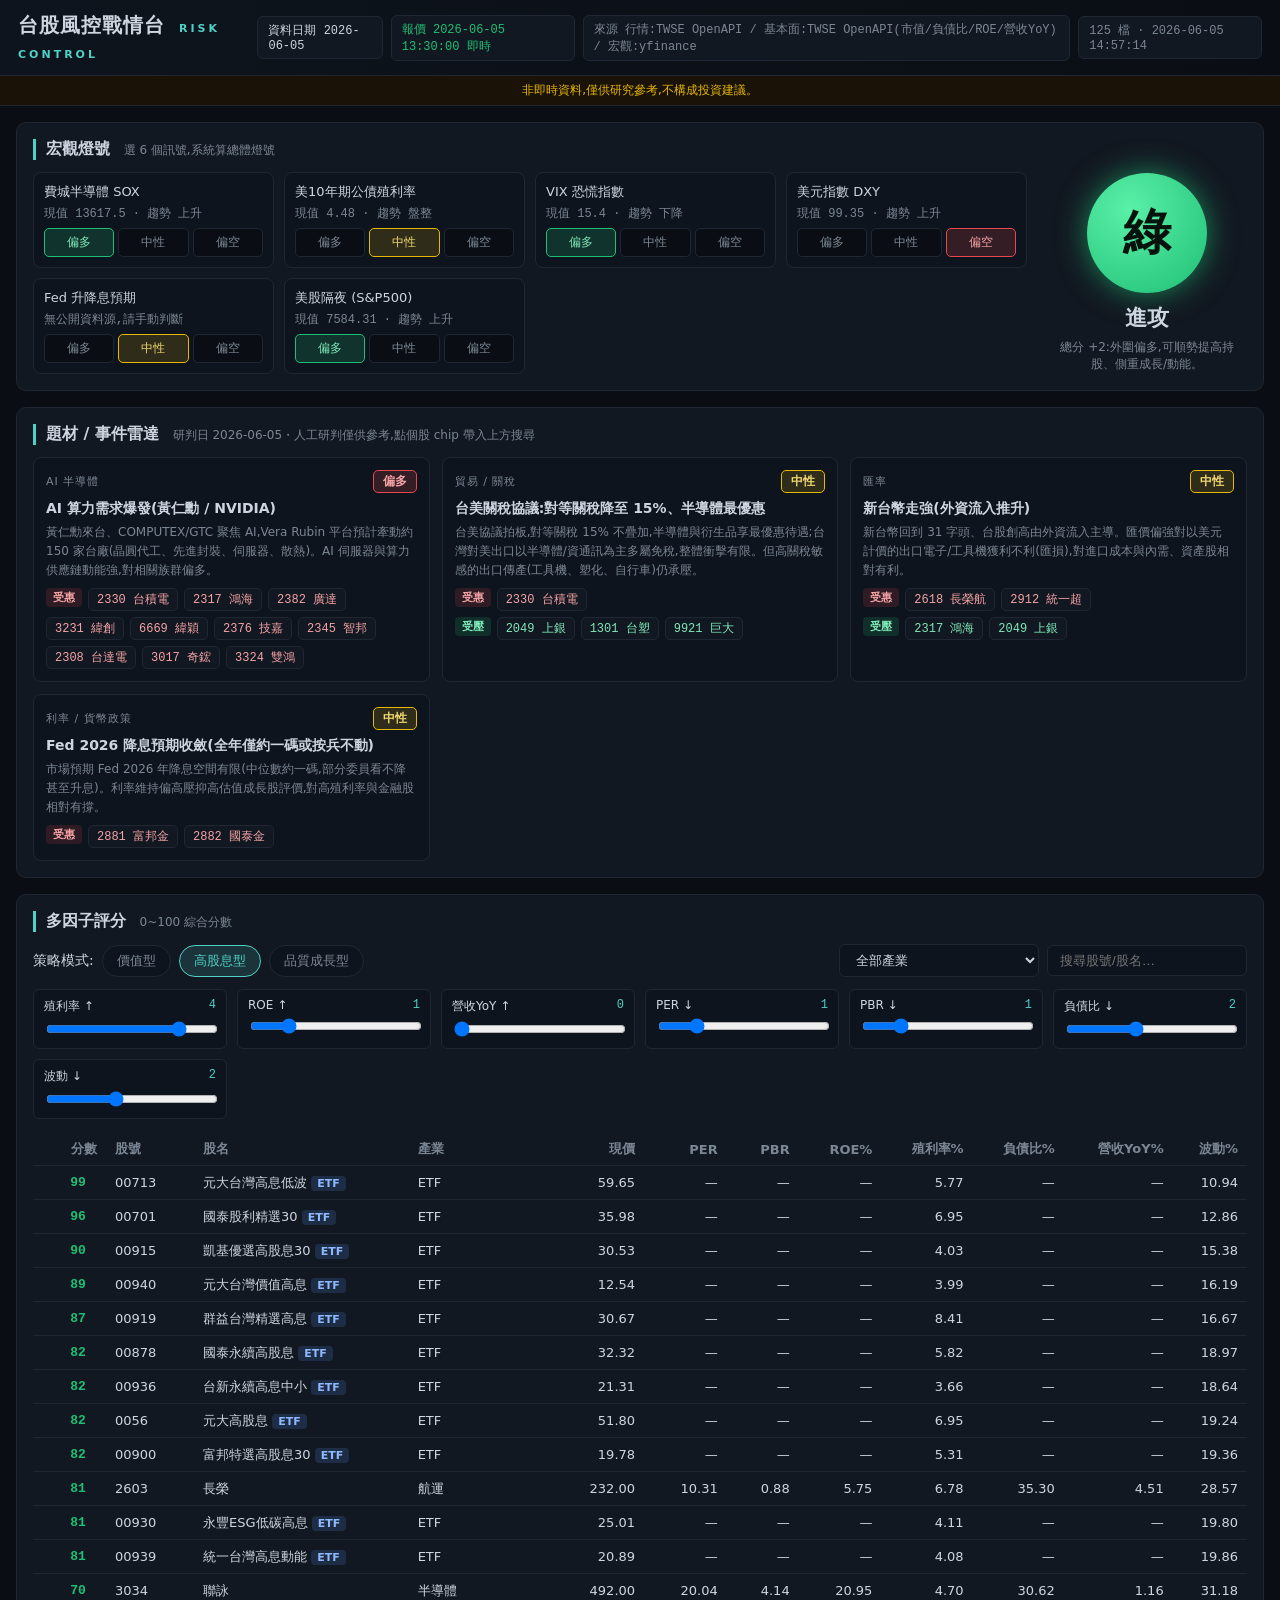
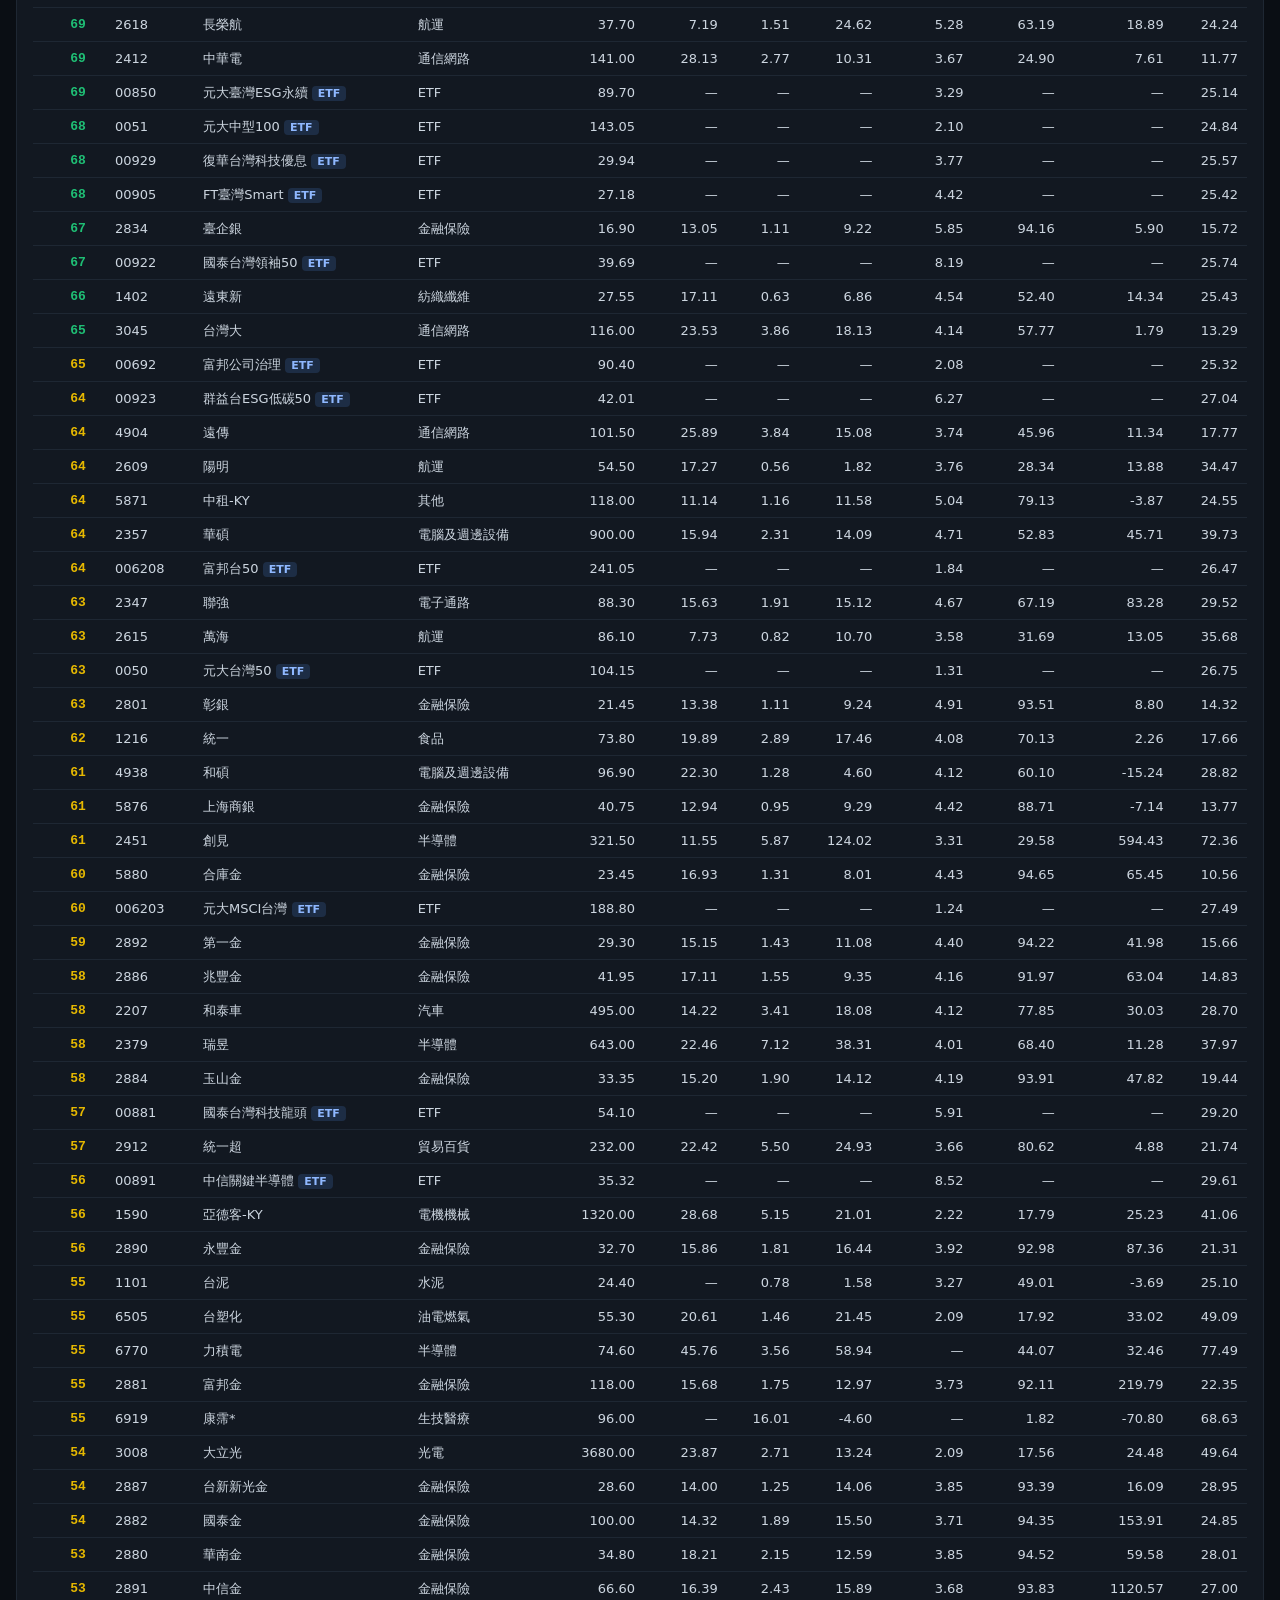
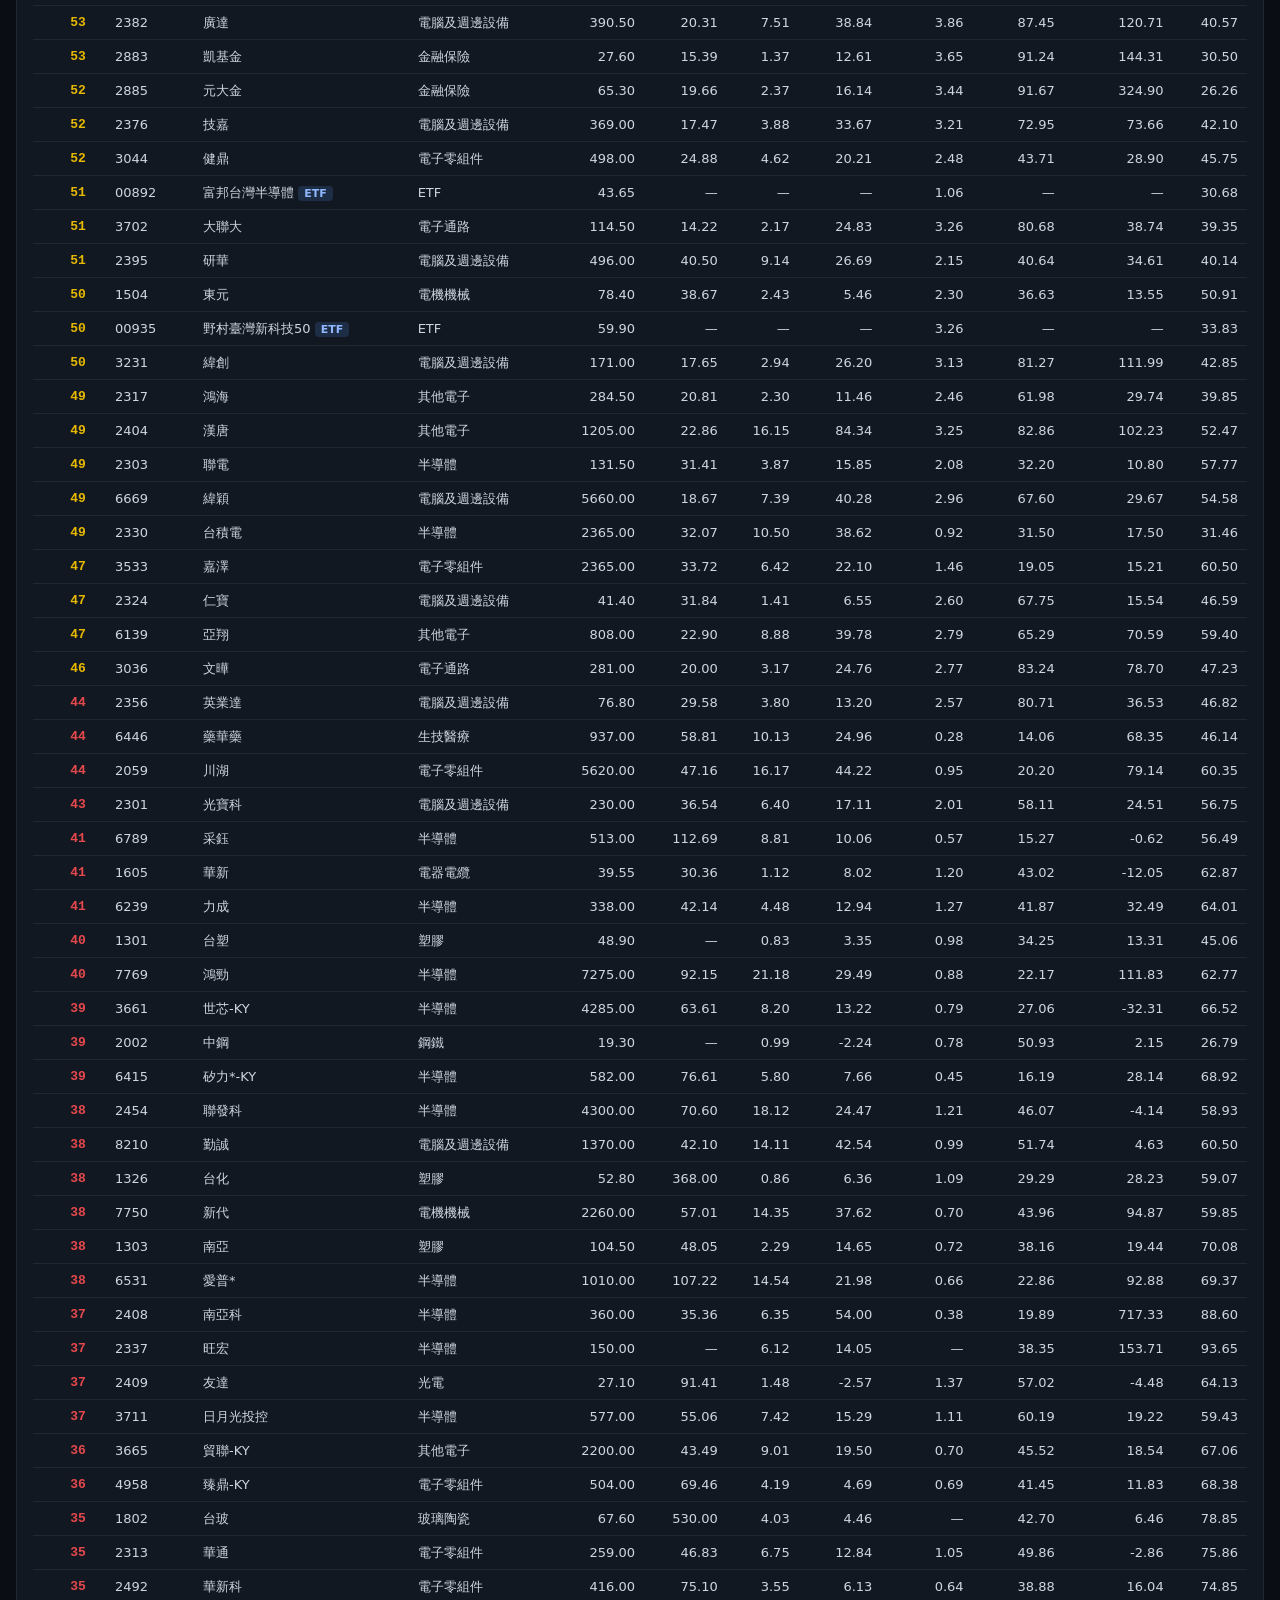
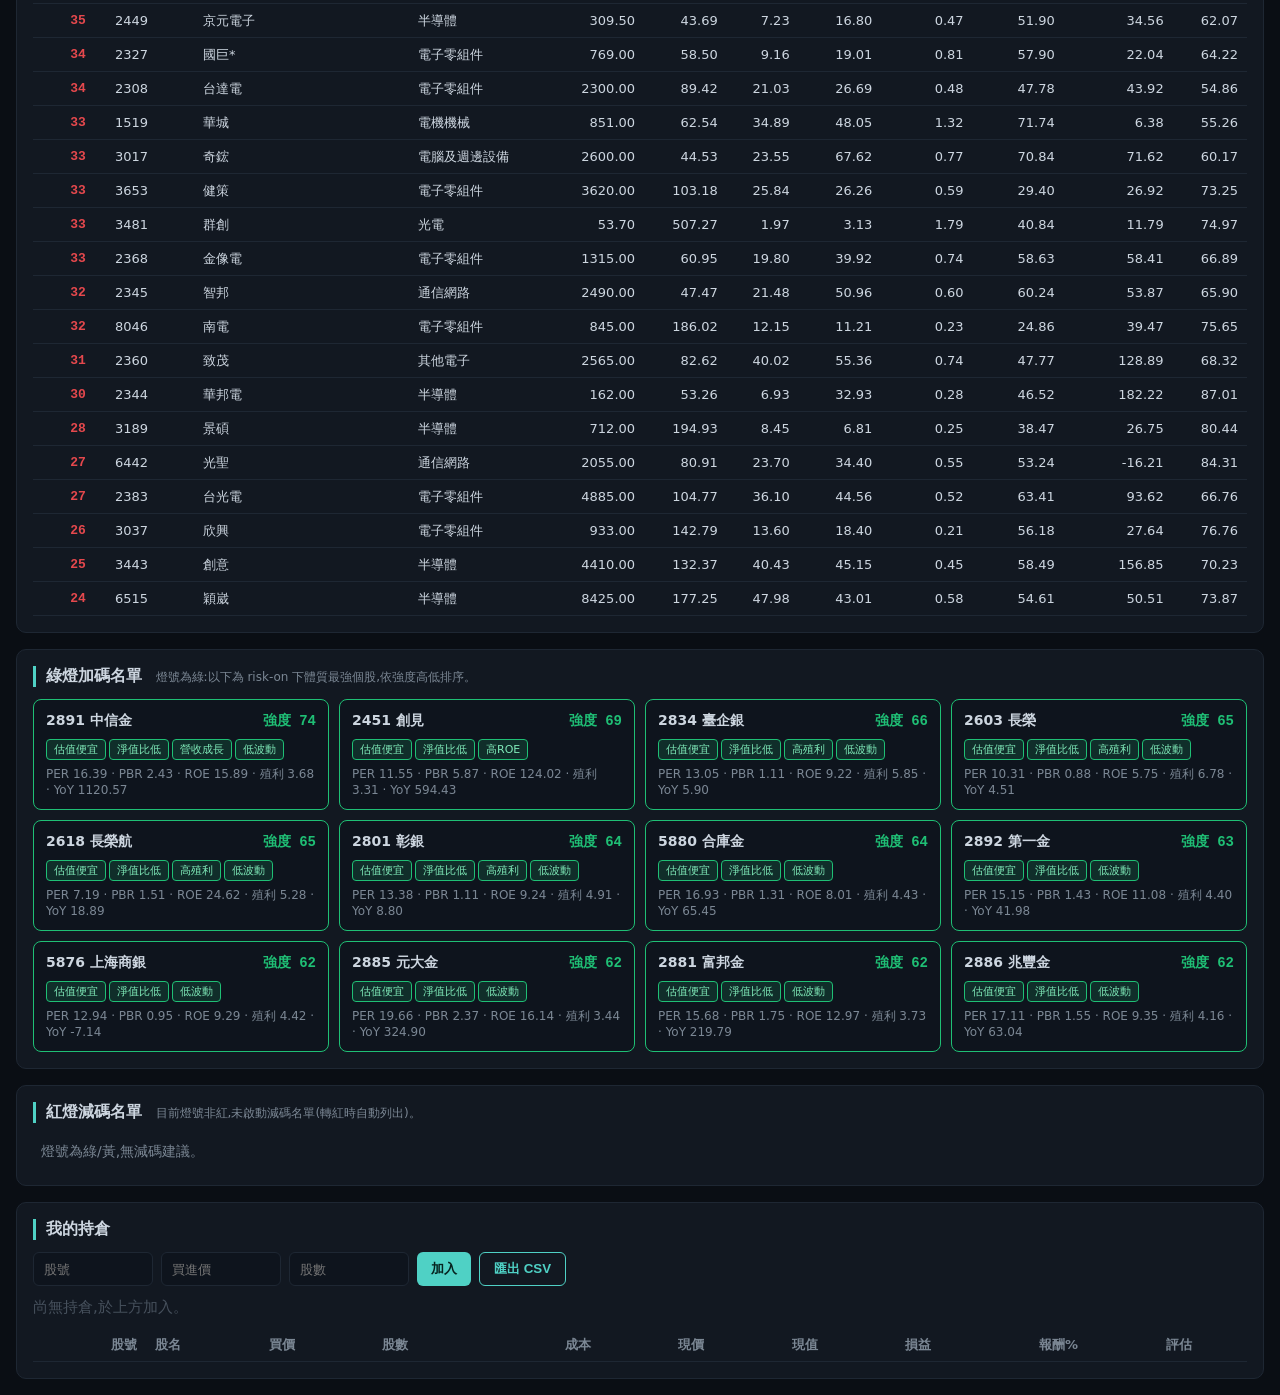
==== stock/index.html @ 42413b8f "Add 台股風控戰情台 static build under /stock for GitHub Pages 手機可獨立開啟(ki-attic.github.io/police-exam/stock/" ====
<!DOCTYPE html>
<html lang="zh-Hant">
<head>
<meta charset="UTF-8">
<meta name="viewport" content="width=device-width, initial-scale=1.0">
<title>台股風控戰情台</title>
<link rel="stylesheet" href="static/style.css">
</head>
<body>
<header class="topbar">
  <div class="brand">台股風控戰情台 <span class="sub">RISK CONTROL</span></div>
  <div class="meta">
    <span id="dataDate" class="badge">資料日期 —</span>
    <span id="priceAsof" class="badge dim">報價 —</span>
    <span id="dataSource" class="badge dim">來源 —</span>
    <span id="liveState" class="badge dim"></span>
    <button id="btnRefresh" class="btn">重新抓取</button>
  </div>
</header>

<div class="notice">非即時資料,僅供研究參考,不構成投資建議。</div>

<!-- 宏觀燈號 -->
<section class="panel">
  <h2>宏觀燈號 <small>選 6 個訊號,系統算總體燈號</small></h2>
  <div class="macro-wrap">
    <div id="macroSignals" class="macro-signals"></div>
    <div class="macro-light-box">
      <div id="macroLight" class="light light-yellow">黃</div>
      <div id="macroLabel" class="light-label">中性</div>
      <div id="macroRead" class="light-read"></div>
    </div>
  </div>
</section>

<!-- 題材 / 事件雷達 -->
<section class="panel" id="eventPanel">
  <h2>題材 / 事件雷達 <small id="eventHint">近日新聞人工研判,點個股 chip 可帶入上方搜尋</small></h2>
  <div id="eventList" class="event-list"></div>
</section>

<!-- 策略 + 評分 -->
<section class="panel">
  <h2>多因子評分 <small>0~100 綜合分數</small></h2>
  <div class="strategy-row">
    <span>策略模式:</span>
    <button class="chip strat" data-strat="value">價值型</button>
    <button class="chip strat active" data-strat="dividend">高股息型</button>
    <button class="chip strat" data-strat="quality">品質成長型</button>
    <span class="spacer"></span>
    <select id="indFilter" class="search"><option value="">全部產業</option></select>
    <input id="search" class="search" placeholder="搜尋股號/股名…">
  </div>
  <div id="weights" class="weights"></div>
  <div class="table-scroll">
    <table id="scoreTable" class="grid">
      <thead><tr>
        <th data-sort="score">分數</th>
        <th data-sort="code">股號</th>
        <th data-sort="name">股名</th>
        <th data-sort="industry">產業</th>
        <th data-sort="close">現價</th>
        <th data-sort="per">PER</th>
        <th data-sort="pbr">PBR</th>
        <th data-sort="roe">ROE%</th>
        <th data-sort="yield">殖利率%</th>
        <th data-sort="debt_ratio">負債比%</th>
        <th data-sort="rev_yoy">營收YoY%</th>
        <th data-sort="volatility">波動%</th>
      </tr></thead>
      <tbody id="scoreBody"></tbody>
    </table>
  </div>
</section>

<!-- 加碼名單 -->
<section class="panel" id="addPanel">
  <h2>綠燈加碼名單 <small id="addHint">燈號轉綠時自動列出 risk-on 最強個股</small></h2>
  <div id="addList" class="reduce-list"></div>
</section>

<!-- 減碼名單 -->
<section class="panel" id="reducePanel">
  <h2>紅燈減碼名單 <small id="reduceHint">燈號轉紅時自動列出 risk-off 最脆弱個股</small></h2>
  <div id="reduceList" class="reduce-list"></div>
</section>

<!-- 持倉 -->
<section class="panel">
  <h2>我的持倉</h2>
  <form id="posForm" class="pos-form">
    <input id="posCode" placeholder="股號" required>
    <input id="posPrice" type="number" step="0.01" placeholder="買進價" required>
    <input id="posShares" type="number" step="1" placeholder="股數" required>
    <button class="btn" type="submit">加入</button>
    <button class="btn ghost" type="button" id="btnExport">匯出 CSV</button>
  </form>
  <div id="posSummary" class="pos-summary"></div>
  <div class="table-scroll">
    <table class="grid">
      <thead><tr>
        <th>股號</th><th>股名</th><th>買價</th><th>股數</th><th>成本</th>
        <th>現價</th><th>現值</th><th>損益</th><th>報酬%</th><th>評估</th><th></th>
      </tr></thead>
      <tbody id="posBody"></tbody>
    </table>
  </div>
</section>

<script src="static/app.js"></script>
</body>
</html>
---- stock/static/style.css ----
:root{
  --bg:#0a0e14; --panel:#121821; --panel2:#0e141d; --line:#1e2733;
  --txt:#cdd6e0; --dim:#7b8794; --accent:#4fd1c5;
  --green:#1fbf75; --yellow:#e6b800; --red:#e5484d;
  --up:#e5484d; --down:#1fbf75; /* 台股紅漲綠跌 */
  --mono:'SF Mono','JetBrains Mono',Consolas,monospace;
}
*{box-sizing:border-box}
body{margin:0;background:var(--bg);color:var(--txt);
  font-family:'PingFang TC','Microsoft JhengHei',system-ui,sans-serif;font-size:14px}
.topbar{display:flex;justify-content:space-between;align-items:center;
  padding:12px 18px;background:linear-gradient(90deg,#0e141d,#0a0e14);
  border-bottom:1px solid var(--line);position:sticky;top:0;z-index:10}
.brand{font-size:20px;font-weight:700;letter-spacing:1px}
.brand .sub{font-size:11px;color:var(--accent);letter-spacing:3px;margin-left:6px}
.meta{display:flex;gap:8px;align-items:center}
.badge{background:var(--panel);border:1px solid var(--line);border-radius:6px;
  padding:5px 10px;font-size:12px;font-family:var(--mono)}
.badge.dim{color:var(--dim)}
.btn{background:var(--accent);color:#06231f;border:none;border-radius:6px;
  padding:7px 14px;font-weight:700;cursor:pointer}
.btn:hover{filter:brightness(1.1)}
.btn.ghost{background:transparent;color:var(--accent);border:1px solid var(--accent)}
.notice{background:#1a1206;color:#e6b800;text-align:center;padding:6px;
  font-size:12px;border-bottom:1px solid var(--line)}
.panel{background:var(--panel);margin:16px;border:1px solid var(--line);
  border-radius:10px;padding:16px}
.panel h2{margin:0 0 12px;font-size:16px;border-left:3px solid var(--accent);padding-left:10px}
.panel h2 small{color:var(--dim);font-weight:400;font-size:12px;margin-left:8px}

/* 宏觀 */
.macro-wrap{display:flex;gap:20px;flex-wrap:wrap}
.macro-signals{display:grid;grid-template-columns:repeat(auto-fill,minmax(220px,1fr));
  gap:10px;flex:1;min-width:300px}
.sig{background:var(--panel2);border:1px solid var(--line);border-radius:8px;padding:10px}
.sig .sig-name{font-size:13px;margin-bottom:4px}
.sig .sig-val{font-family:var(--mono);font-size:12px;color:var(--dim);margin-bottom:6px}
.sig .seg{display:flex;gap:4px}
.sig .seg button{flex:1;background:#0a0e14;border:1px solid var(--line);color:var(--dim);
  border-radius:5px;padding:5px 0;cursor:pointer;font-size:12px}
.sig .seg button.on-bull{background:rgba(31,191,117,.18);border-color:var(--green);color:#7fe9b8}
.sig .seg button.on-neu{background:rgba(230,184,0,.15);border-color:var(--yellow);color:#f0d770}
.sig .seg button.on-bear{background:rgba(229,72,77,.18);border-color:var(--red);color:#f5a3a5}
.macro-light-box{width:200px;text-align:center;display:flex;flex-direction:column;
  align-items:center;justify-content:center}
.light{width:120px;height:120px;border-radius:50%;display:flex;align-items:center;
  justify-content:center;font-size:48px;font-weight:800;color:#06120c}
.light-green{background:radial-gradient(circle at 35% 30%,#5af0a8,#1fbf75);box-shadow:0 0 30px #1fbf75aa}
.light-yellow{background:radial-gradient(circle at 35% 30%,#ffe066,#e6b800);box-shadow:0 0 30px #e6b800aa}
.light-red{background:radial-gradient(circle at 35% 30%,#ff7a7d,#e5484d);box-shadow:0 0 30px #e5484daa}
.light-label{font-size:22px;font-weight:800;margin-top:10px}
.light-read{font-size:12px;color:var(--dim);margin-top:6px;max-width:190px}

/* 策略/權重 */
.strategy-row{display:flex;align-items:center;gap:8px;margin-bottom:12px;flex-wrap:wrap}
.chip{background:var(--panel2);border:1px solid var(--line);color:var(--dim);
  border-radius:16px;padding:6px 14px;cursor:pointer;font-size:13px}
.chip.active{background:rgba(79,209,197,.15);border-color:var(--accent);color:var(--accent)}
.spacer{flex:1}
.search{background:var(--panel2);border:1px solid var(--line);color:var(--txt);
  border-radius:6px;padding:7px 12px;width:200px}
.weights{display:grid;grid-template-columns:repeat(auto-fill,minmax(180px,1fr));
  gap:10px;margin-bottom:14px}
.wt{background:var(--panel2);border:1px solid var(--line);border-radius:6px;padding:8px 10px}
.wt label{display:flex;justify-content:space-between;font-size:12px;margin-bottom:4px}
.wt .wv{font-family:var(--mono);color:var(--accent)}
.wt input[type=range]{width:100%}

/* 表格 */
.table-scroll{overflow-x:auto}
table.grid{width:100%;border-collapse:collapse;font-size:13px}
.grid th,.grid td{padding:7px 9px;border-bottom:1px solid var(--line);text-align:right;white-space:nowrap}
.grid th:nth-child(2),.grid th:nth-child(3),.grid th:nth-child(4),
.grid td.l{text-align:left}
.grid th{color:var(--dim);font-weight:600;cursor:pointer;position:sticky;top:0;background:var(--panel)}
.grid th:hover{color:var(--accent)}
.grid tbody tr:hover{background:#0e1620}
.row-main{cursor:pointer}
.score-pill{display:inline-block;min-width:38px;text-align:center;border-radius:5px;
  padding:2px 6px;font-family:var(--mono);font-weight:700}
.na{color:#46505c}
.detail td{background:var(--panel2);padding:0}
.detail-inner{padding:12px 16px;display:grid;grid-template-columns:repeat(auto-fill,minmax(210px,1fr));gap:8px 16px}
.fbar{font-size:12px;min-width:0}
.fbar .ft{display:flex;justify-content:space-between;gap:8px;flex-wrap:wrap;color:var(--dim);margin-bottom:3px}
.fbar .track{height:6px;background:#0a0e14;border-radius:3px;overflow:hidden}
.fbar .fill{height:100%;background:var(--accent)}
.detail-foot{grid-column:1/-1;color:var(--dim);font-size:12px;margin-top:2px}
.detail-sub{color:var(--accent);font-weight:700;border-top:1px solid var(--line);padding-top:8px;margin-top:6px}

/* 減碼名單 */
.reduce-list{display:grid;grid-template-columns:repeat(auto-fill,minmax(260px,1fr));gap:10px}
.reduce-card{background:var(--panel2);border:1px solid var(--red);border-radius:8px;padding:12px}
.reduce-card .rc-head{display:flex;justify-content:space-between;font-weight:700;margin-bottom:6px}
.reduce-card .rc-risk{color:var(--red);font-family:var(--mono)}
.reduce-card .tag{display:inline-block;background:rgba(229,72,77,.15);color:#f5a3a5;
  border:1px solid var(--red);border-radius:4px;padding:2px 7px;font-size:11px;margin:3px 3px 0 0}
.reduce-empty{color:var(--dim);padding:8px}
.add-card{background:var(--panel2);border:1px solid var(--green);border-radius:8px;padding:12px}
.add-card .rc-head{display:flex;justify-content:space-between;font-weight:700;margin-bottom:6px}
.add-card .rc-score{color:var(--green);font-family:var(--mono)}
.add-card .tag{display:inline-block;background:rgba(31,191,117,.15);color:#7fe9b8;
  border:1px solid var(--green);border-radius:4px;padding:2px 7px;font-size:11px;margin:3px 3px 0 0}

/* 持倉 */
.pos-form{display:flex;gap:8px;margin-bottom:12px;flex-wrap:wrap}
.pos-form input{background:var(--panel2);border:1px solid var(--line);color:var(--txt);
  border-radius:6px;padding:7px 10px;width:120px}
.pos-summary{display:flex;gap:20px;margin-bottom:12px;flex-wrap:wrap;font-size:15px}
.pos-summary .k{color:var(--dim);font-size:12px;margin-right:6px}
.pos-summary .v{font-family:var(--mono);font-weight:700}
.profit{color:var(--up)} .loss{color:var(--down)}
.eval-tag{padding:2px 8px;border-radius:5px;font-size:12px}
.eval-hold{background:rgba(31,191,117,.15);color:#7fe9b8}
.eval-watch{background:rgba(230,184,0,.15);color:#f0d770}
.eval-reduce{background:rgba(229,72,77,.18);color:#f5a3a5}
.del{color:var(--red);cursor:pointer;background:none;border:none;font-size:14px}
.etf-tag{display:inline-block;background:rgba(91,156,255,.16);color:#8fb8ff;
  padding:1px 6px;border-radius:4px;font-size:11px;font-weight:600;vertical-align:middle}

/* 題材 / 事件雷達 */
.event-list{display:grid;grid-template-columns:repeat(auto-fill,minmax(320px,1fr));gap:12px}
.event-card{background:var(--panel2);border:1px solid var(--line);border-radius:8px;padding:12px}
.ev-head{display:flex;justify-content:space-between;align-items:center;margin-bottom:6px}
.ev-cat{font-size:11px;color:var(--dim);letter-spacing:1px}
.ev-stance{font-size:12px;font-weight:700;padding:2px 9px;border-radius:5px}
.ev-bull{background:rgba(229,72,77,.18);color:#f5a3a5;border:1px solid var(--up)}
.ev-bear{background:rgba(31,191,117,.18);color:#7fe9b8;border:1px solid var(--down)}
.ev-neu{background:rgba(230,184,0,.15);color:#f0d770;border:1px solid var(--yellow)}
.ev-title{font-weight:700;font-size:14px;margin-bottom:4px;line-height:1.4}
.ev-sum{font-size:12px;color:var(--dim);line-height:1.6;margin-bottom:8px}
.ev-row{display:flex;align-items:flex-start;gap:6px;flex-wrap:wrap;margin-top:6px}
.ev-lab{font-size:11px;font-weight:700;padding:2px 7px;border-radius:4px;white-space:nowrap;flex-shrink:0}
.ev-lab.up{background:rgba(229,72,77,.15);color:#f5a3a5}
.ev-lab.down{background:rgba(31,191,117,.15);color:#7fe9b8}
.ev-chip{display:inline-block;background:var(--panel);border:1px solid var(--line);color:var(--txt);
  padding:2px 8px;border-radius:5px;font-size:12px;font-family:var(--mono);cursor:pointer;transition:.15s}
.ev-chip:hover{border-color:var(--accent)}
.ev-chip.up{color:#f5a3a5} .ev-chip.down{color:#7fe9b8}

/* 手機版 */
@media (max-width:640px){
  body{font-size:13px}
  .topbar{flex-direction:column;align-items:flex-start;gap:8px;padding:10px 12px}
  .meta{flex-wrap:wrap}
  .panel{margin:10px;padding:12px}
  .macro-wrap{flex-direction:column}
  .strategy-row{gap:6px}
  .strategy-row .search,.strategy-row #indFilter{flex:1;min-width:0}
  .strategy-row .spacer{display:none}
  .weights{grid-template-columns:1fr 1fr}
  .detail-inner{grid-template-columns:1fr}
  .event-list{grid-template-columns:1fr}
  .pos-form input{width:100%}
}
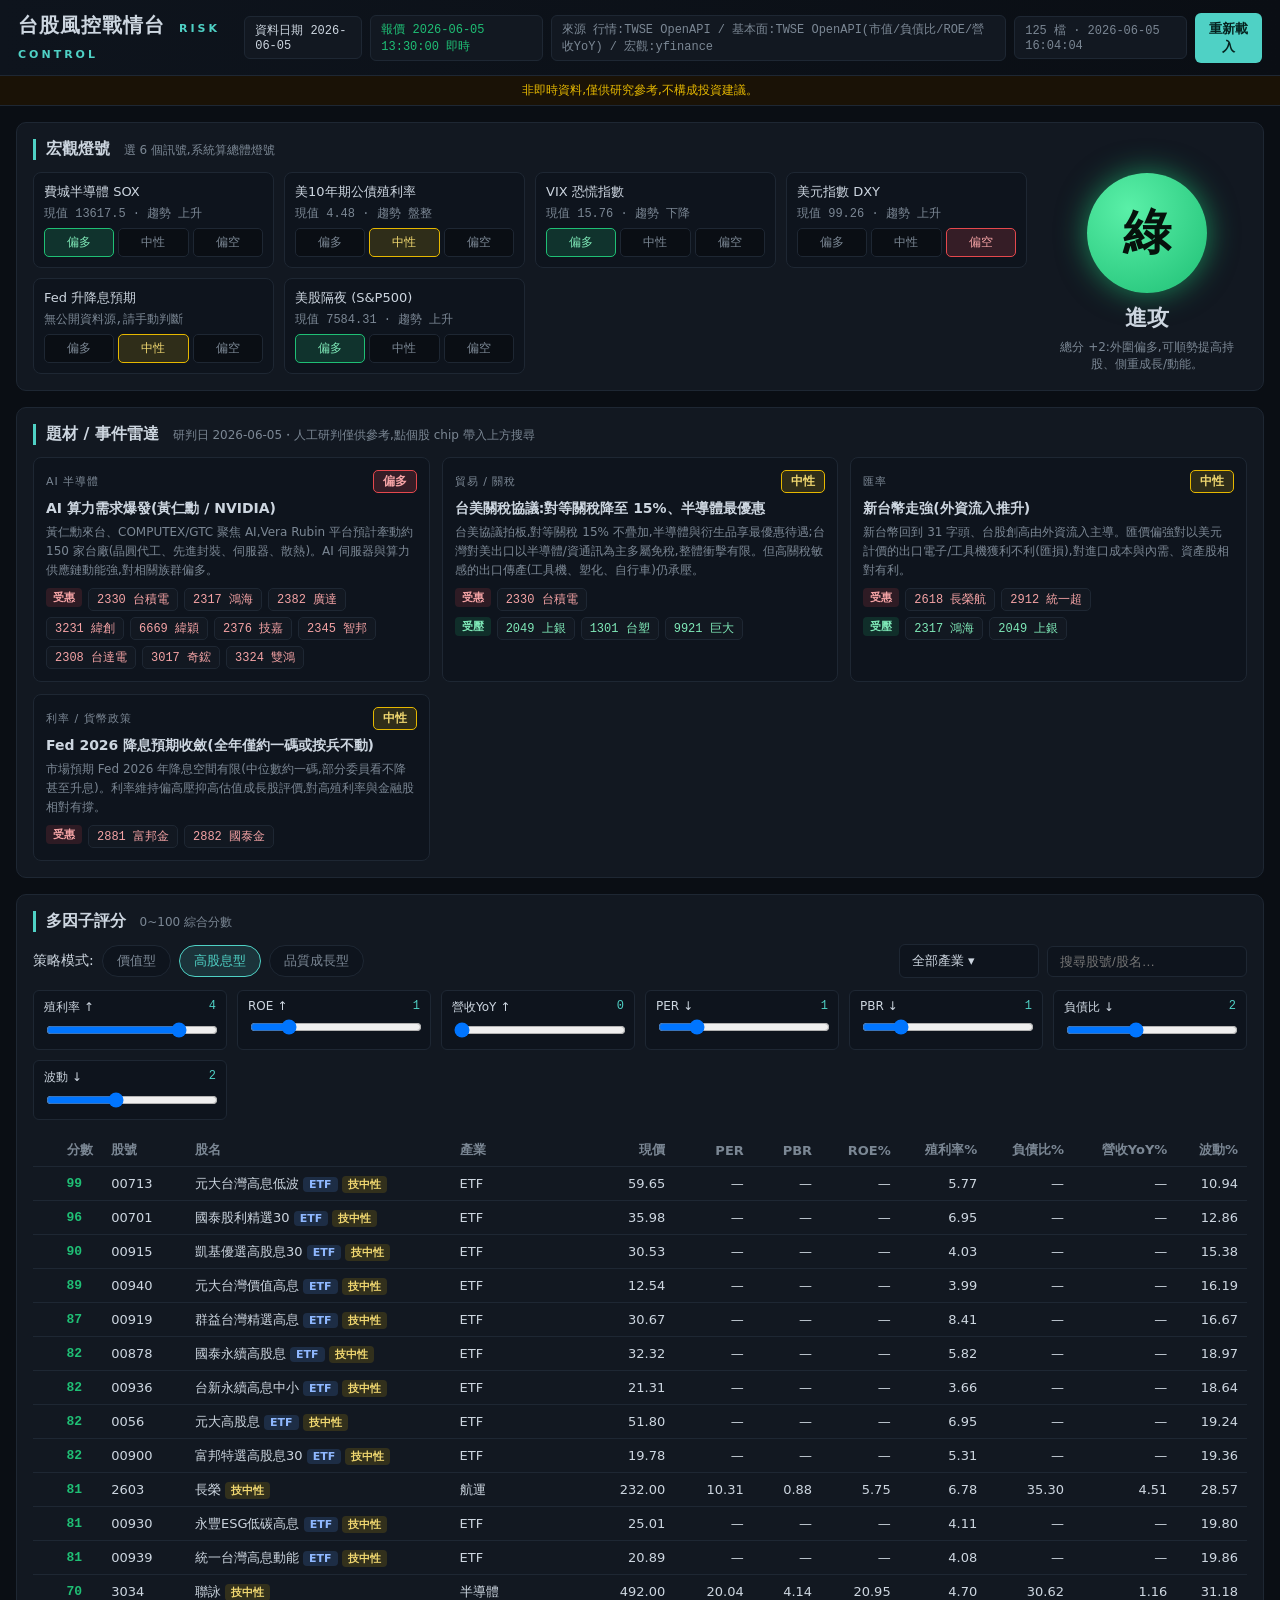
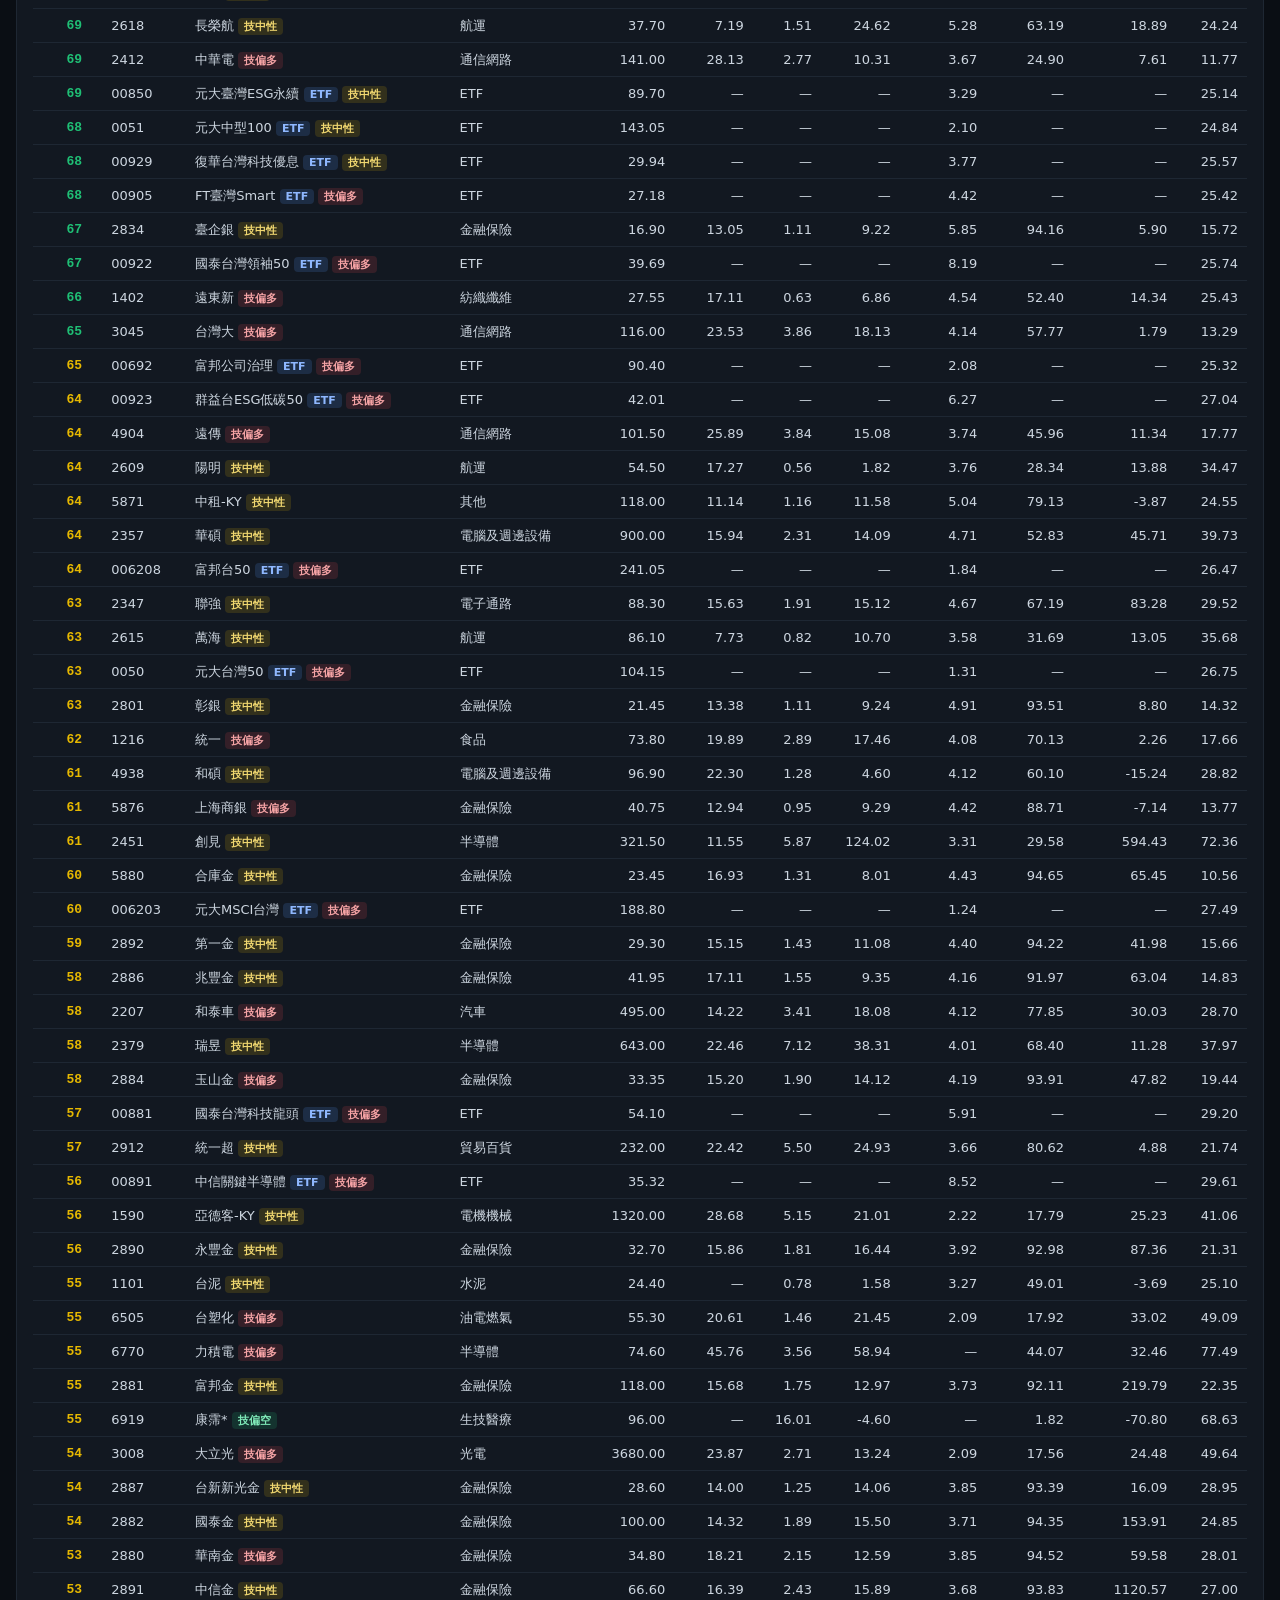
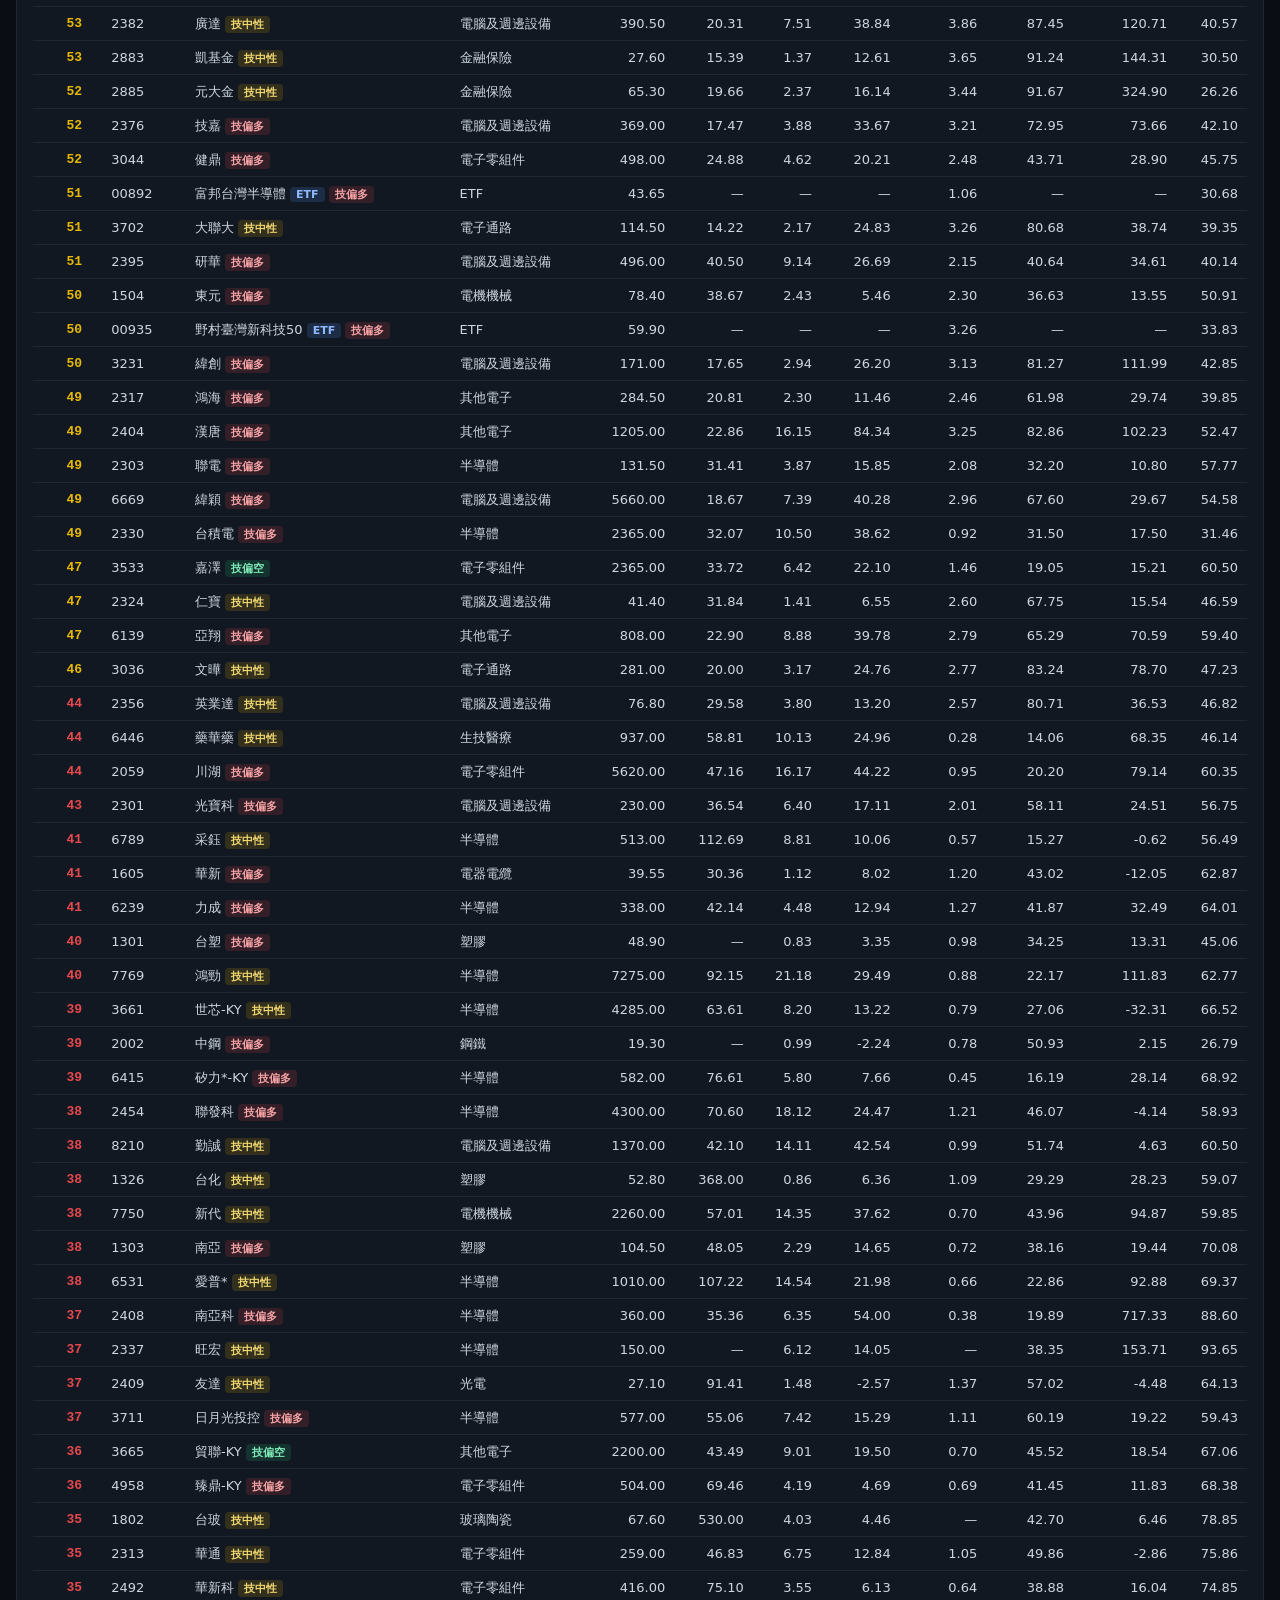
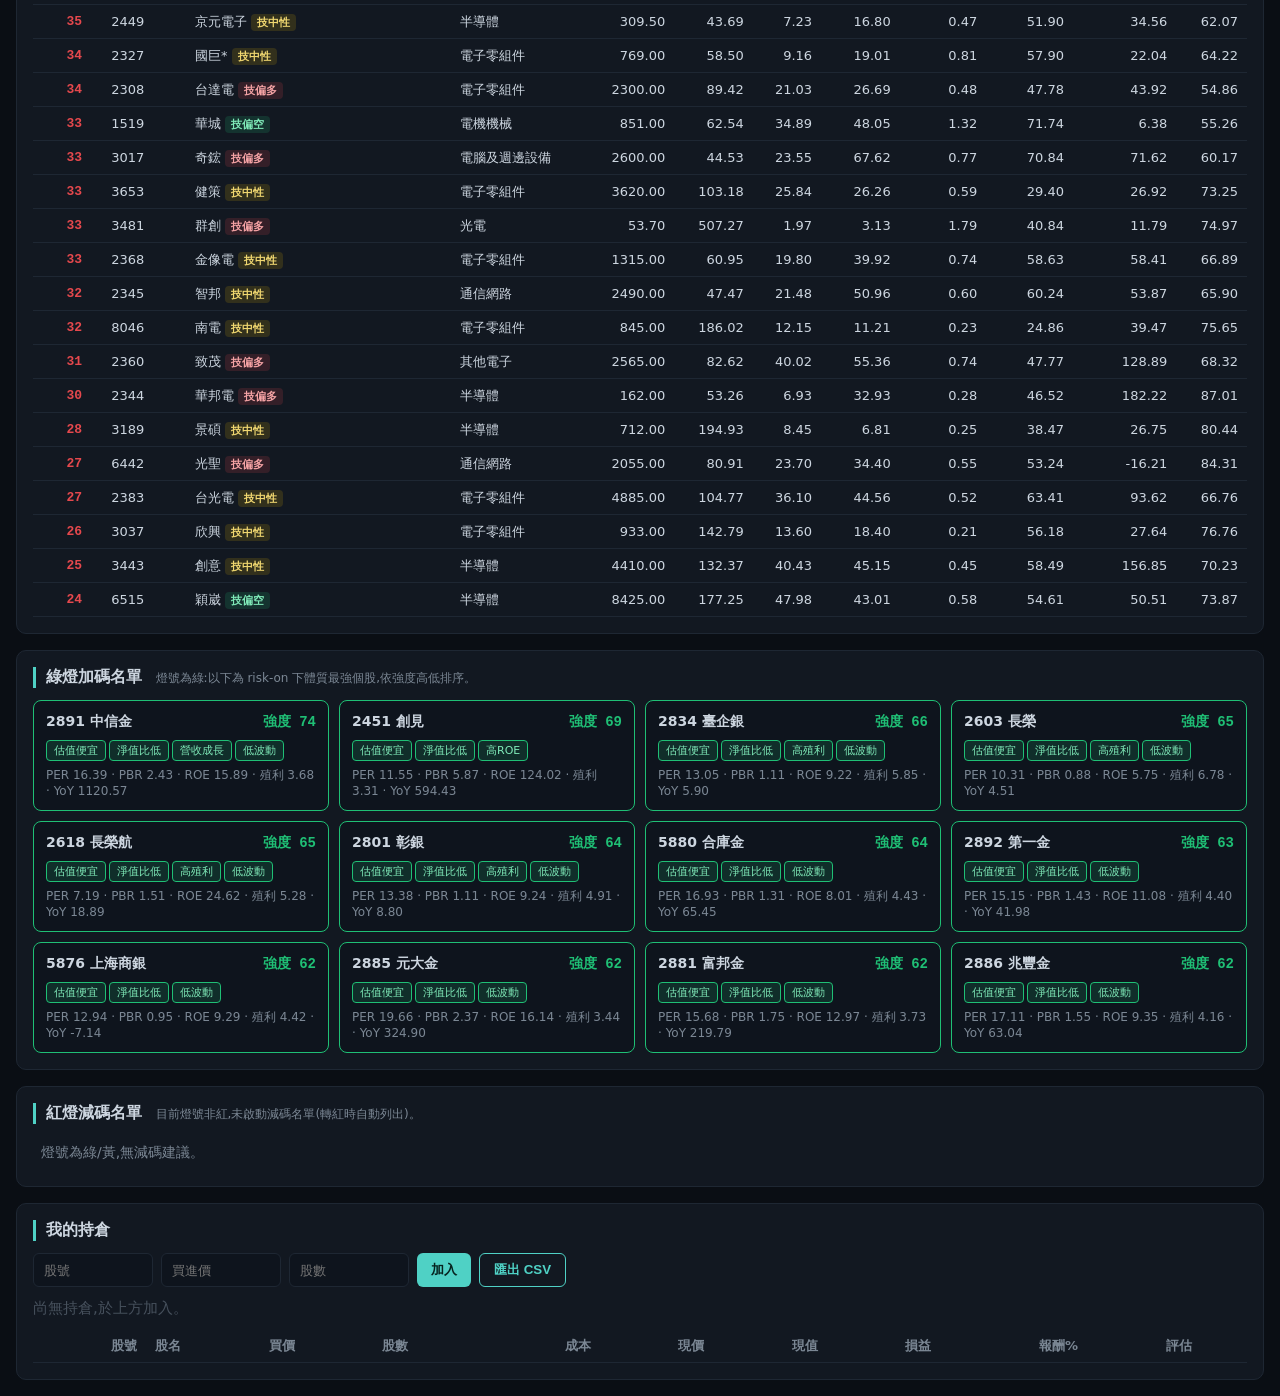
==== commit 6c22cdf4: "台股戰情台:產業改 Excel 式可勾選多選 + 搜尋空狀態加清除按鈕 Co-Authored-By: Claude Opus 4.7 <noreply@anthropic.com>" ====
--- a/stock/index.html
+++ b/stock/index.html
@@ -48,7 +48,10 @@
     <button class="chip strat active" data-strat="dividend">高股息型</button>
     <button class="chip strat" data-strat="quality">品質成長型</button>
     <span class="spacer"></span>
-    <select id="indFilter" class="search"><option value="">全部產業</option></select>
+    <div id="indFilterWrap" class="ind-filter">
+      <button type="button" id="indFilterBtn" class="search ind-btn">全部產業 ▾</button>
+      <div id="indFilterMenu" class="ind-menu" hidden></div>
+    </div>
     <input id="search" class="search" placeholder="搜尋股號/股名…">
   </div>
   <div id="weights" class="weights"></div>
--- a/stock/static/style.css
+++ b/stock/static/style.css
@@ -59,6 +59,19 @@
 .spacer{flex:1}
 .search{background:var(--panel2);border:1px solid var(--line);color:var(--txt);
   border-radius:6px;padding:7px 12px;width:200px}
+.ind-filter{position:relative}
+.ind-btn{width:140px;text-align:left;cursor:pointer}
+.ind-menu{position:absolute;z-index:20;top:calc(100% + 4px);left:0;min-width:160px;
+  max-height:280px;overflow-y:auto;background:var(--panel);border:1px solid var(--line);
+  border-radius:6px;padding:4px;box-shadow:0 6px 20px rgba(0,0,0,.4)}
+.ind-opt{display:flex;align-items:center;gap:8px;padding:6px 10px;border-radius:4px;
+  cursor:pointer;font-size:13px;white-space:nowrap}
+.ind-opt:hover{background:var(--panel2)}
+.ind-opt input{accent-color:var(--accent);width:15px;height:15px}
+.ind-all{border-bottom:1px solid var(--line);margin-bottom:4px;color:var(--accent)}
+.btn-clear{margin-top:10px;background:var(--panel2);border:1px solid var(--line);
+  color:var(--accent);border-radius:6px;padding:6px 14px;cursor:pointer;font-size:13px}
+.btn-clear:hover{border-color:var(--accent)}
 .weights{display:grid;grid-template-columns:repeat(auto-fill,minmax(180px,1fr));
   gap:10px;margin-bottom:14px}
 .wt{background:var(--panel2);border:1px solid var(--line);border-radius:6px;padding:8px 10px}
@@ -87,6 +100,10 @@
 .fbar .fill{height:100%;background:var(--accent)}
 .detail-foot{grid-column:1/-1;color:var(--dim);font-size:12px;margin-top:2px}
 .detail-sub{color:var(--accent);font-weight:700;border-top:1px solid var(--line);padding-top:8px;margin-top:6px}
+.tech-chip{display:inline-block;padding:1px 6px;border-radius:4px;font-size:11px;font-weight:700;vertical-align:middle}
+.tech-chip.t-up{background:rgba(229,72,77,.16);color:#f5a3a5}
+.tech-chip.t-down{background:rgba(31,191,117,.16);color:#7fe9b8}
+.tech-chip.t-neu{background:rgba(230,184,0,.15);color:#f0d770}
 
 /* 減碼名單 */
 .reduce-list{display:grid;grid-template-columns:repeat(auto-fill,minmax(260px,1fr));gap:10px}
@@ -142,14 +159,25 @@
 @media (max-width:640px){
   body{font-size:13px}
   .topbar{flex-direction:column;align-items:flex-start;gap:8px;padding:10px 12px}
-  .meta{flex-wrap:wrap}
+  .brand{font-size:17px}
+  .meta{flex-wrap:wrap;gap:6px;width:100%}
+  .badge{padding:4px 8px;font-size:11px}
+  #dataSource{display:none}              /* 來源字串太長,手機隱藏 */
+  .btn{padding:6px 12px}
   .panel{margin:10px;padding:12px}
   .macro-wrap{flex-direction:column}
   .strategy-row{gap:6px}
-  .strategy-row .search,.strategy-row #indFilter{flex:1;min-width:0}
+  .strategy-row .search,.strategy-row .ind-filter{flex:1;min-width:0}
+  .strategy-row .ind-btn{width:100%}
   .strategy-row .spacer{display:none}
   .weights{grid-template-columns:1fr 1fr}
-  .detail-inner{grid-template-columns:1fr}
+  /* 明細在 12 欄表格的 td 內,寬度會跟著整張表(可達 900px+)。
+     手機把它釘在視窗左緣、寬度綁螢幕,展開才不會延伸到畫面外。 */
+  .detail td{position:sticky;left:0;width:100vw}
+  .detail-inner{grid-template-columns:1fr;width:calc(100vw - 44px);box-sizing:border-box}
+  .detail-inner{text-align:left}
+  .fbar .ft{flex-direction:column;gap:0;flex-wrap:nowrap;align-items:flex-start}  /* 標籤/數值上下排+靠左,不被推出畫面 */
+  .detail-foot{white-space:normal;word-break:break-word;line-height:1.5}
   .event-list{grid-template-columns:1fr}
   .pos-form input{width:100%}
 }
